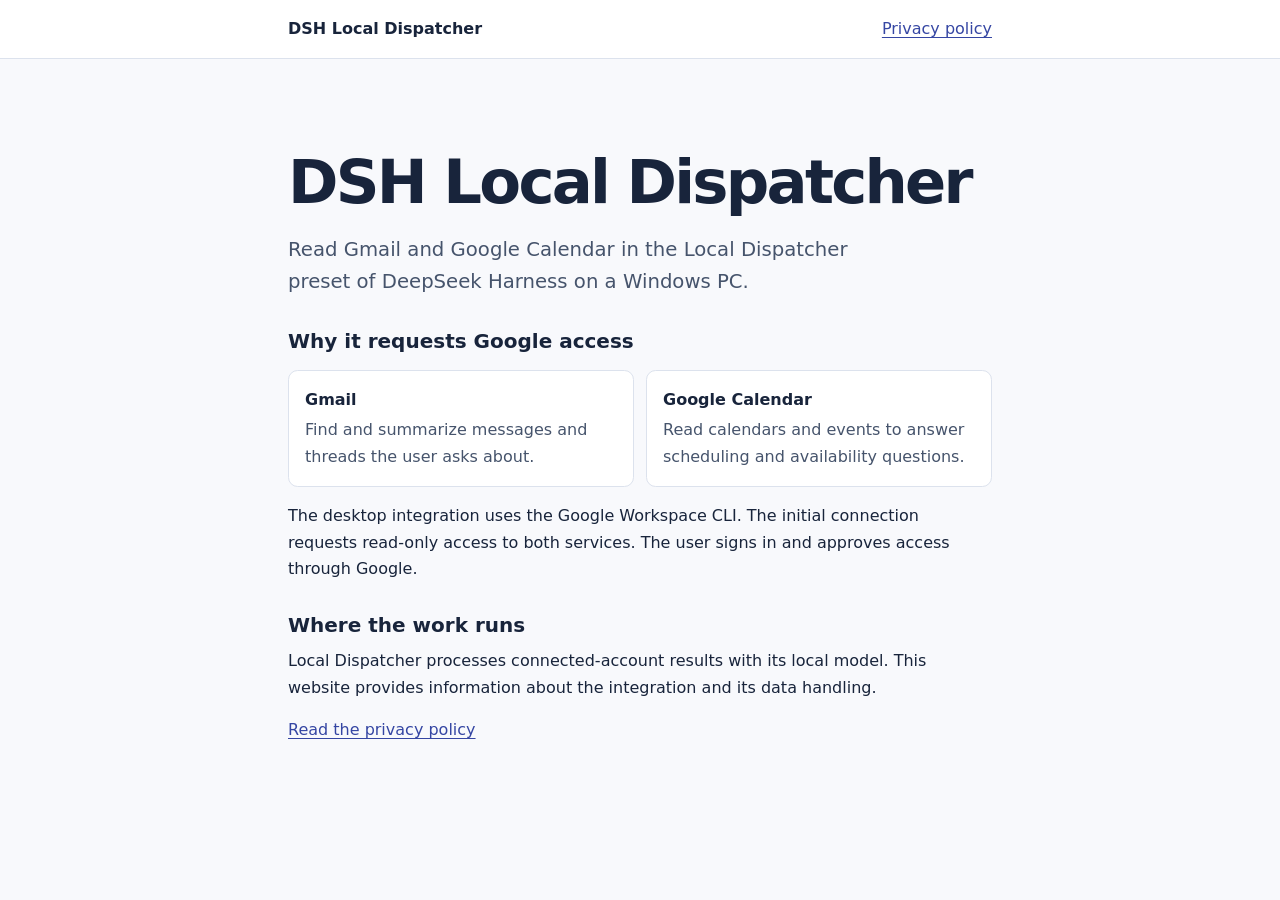
==== index.html @ b5ef5ec4 "Publish DSH Local Dispatcher homepage and privacy policy" ====
<!doctype html>
<html lang="en">
<head>
  <meta charset="utf-8">
  <meta name="viewport" content="width=device-width, initial-scale=1">
  <meta name="description" content="How DSH Local Dispatcher uses Gmail and Google Calendar on a Windows PC.">
  <title>DSH Local Dispatcher</title>
  <link rel="stylesheet" href="styles.css">
</head>
<body>
  <header class="site-header">
    <div class="shell nav">
      <a class="brand" href="./" aria-current="page">DSH Local Dispatcher</a>
      <a href="privacy.html">Privacy policy</a>
    </div>
  </header>
  <main class="shell">
    <h1>DSH Local Dispatcher</h1>
    <p class="intro">Read Gmail and Google Calendar in the Local Dispatcher preset of DeepSeek Harness on a Windows PC.</p>
    <section aria-labelledby="access">
      <h2 id="access">Why it requests Google access</h2>
      <dl class="services">
        <div>
          <dt>Gmail</dt>
          <dd>Find and summarize messages and threads the user asks about.</dd>
        </div>
        <div>
          <dt>Google Calendar</dt>
          <dd>Read calendars and events to answer scheduling and availability questions.</dd>
        </div>
      </dl>
      <p>The desktop integration uses the Google Workspace CLI. The initial connection requests read-only access to both services. The user signs in and approves access through Google.</p>
    </section>
    <section aria-labelledby="local">
      <h2 id="local">Where the work runs</h2>
      <p>Local Dispatcher processes connected-account results with its local model. This website provides information about the integration and its data handling.</p>
      <p><a href="privacy.html">Read the privacy policy</a></p>
    </section>
  </main>
</body>
</html>
---- styles.css ----
:root {
  color-scheme: light dark;
  --page: #f8f9fc;
  --surface: #fff;
  --text: #18243b;
  --muted: #46546c;
  --line: #dce2ed;
  --link: #3546a3;
  font-family: Inter, system-ui, sans-serif;
}

* { box-sizing: border-box; }
body { margin: 0; background: var(--page); color: var(--text); line-height: 1.65; }
.shell { width: min(100% - 2.5rem, 44rem); margin-inline: auto; }
.site-header { background: var(--surface); border-bottom: 1px solid var(--line); }
.nav { display: flex; align-items: center; justify-content: space-between; gap: .6rem 1.25rem; flex-wrap: wrap; padding-block: 1rem; }
.brand { color: var(--text); font-weight: 700; text-decoration: none; }
main { padding-block: clamp(2.5rem, 8vw, 5.5rem); }
h1, h2 { line-height: 1.18; }
h1 { font-size: clamp(2.2rem, 6vw, 3.8rem); letter-spacing: -.045em; margin: 0 0 .9rem; }
h2 { font-size: 1.25rem; margin: 2rem 0 .65rem; }
p { margin: .6rem 0 1rem; }
.intro { font-size: 1.23rem; color: var(--muted); max-width: 35rem; }
.services { display: grid; grid-template-columns: repeat(2, minmax(0, 1fr)); gap: .75rem; }
.services div { padding: 1rem; background: var(--surface); border: 1px solid var(--line); border-radius: .6rem; }
.services dt { font-weight: 700; }
.services dd { margin: .25rem 0 0; color: var(--muted); }
a { color: var(--link); text-underline-offset: .2em; }
a:focus-visible { outline: 2px solid var(--link); outline-offset: .2em; }
.updated { color: var(--muted); }
code { font-size: .95em; }

@media (max-width: 32rem) {
  .services { grid-template-columns: 1fr; }
}

@media (prefers-color-scheme: dark) {
  :root {
    --page: #111827;
    --surface: #1a2335;
    --text: #f0f4ff;
    --muted: #c0cbe0;
    --line: #35435b;
    --link: #b4c1ff;
  }
}
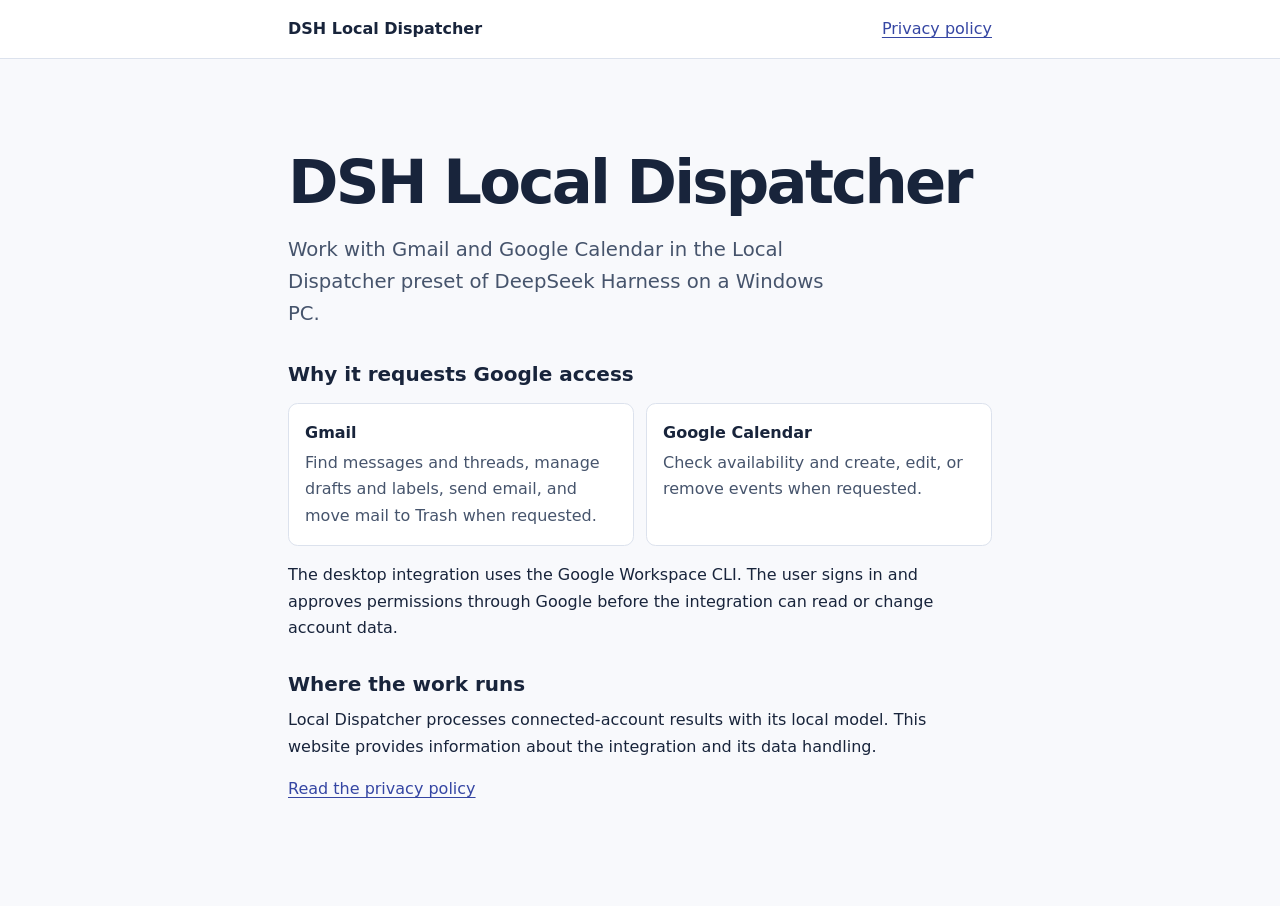
==== commit 7b4c8734: "Describe Gmail and Calendar write access" ====
--- a/index.html
+++ b/index.html
@@ -3,6 +3,7 @@
 <head>
   <meta charset="utf-8">
   <meta name="viewport" content="width=device-width, initial-scale=1">
+  <meta name="google-site-verification" content="Tp2aS6KYvPcbGcTCvo7cgnbqW8NkjnJlam7IIT2WCV4">
   <meta name="description" content="How DSH Local Dispatcher uses Gmail and Google Calendar on a Windows PC.">
   <title>DSH Local Dispatcher</title>
   <link rel="stylesheet" href="styles.css">
@@ -16,20 +17,20 @@
   </header>
   <main class="shell">
     <h1>DSH Local Dispatcher</h1>
-    <p class="intro">Read Gmail and Google Calendar in the Local Dispatcher preset of DeepSeek Harness on a Windows PC.</p>
+    <p class="intro">Work with Gmail and Google Calendar in the Local Dispatcher preset of DeepSeek Harness on a Windows PC.</p>
     <section aria-labelledby="access">
       <h2 id="access">Why it requests Google access</h2>
       <dl class="services">
         <div>
           <dt>Gmail</dt>
-          <dd>Find and summarize messages and threads the user asks about.</dd>
+          <dd>Find messages and threads, manage drafts and labels, send email, and move mail to Trash when requested.</dd>
         </div>
         <div>
           <dt>Google Calendar</dt>
-          <dd>Read calendars and events to answer scheduling and availability questions.</dd>
+          <dd>Check availability and create, edit, or remove events when requested.</dd>
         </div>
       </dl>
-      <p>The desktop integration uses the Google Workspace CLI. The initial connection requests read-only access to both services. The user signs in and approves access through Google.</p>
+      <p>The desktop integration uses the Google Workspace CLI. The user signs in and approves permissions through Google before the integration can read or change account data.</p>
     </section>
     <section aria-labelledby="local">
       <h2 id="local">Where the work runs</h2>
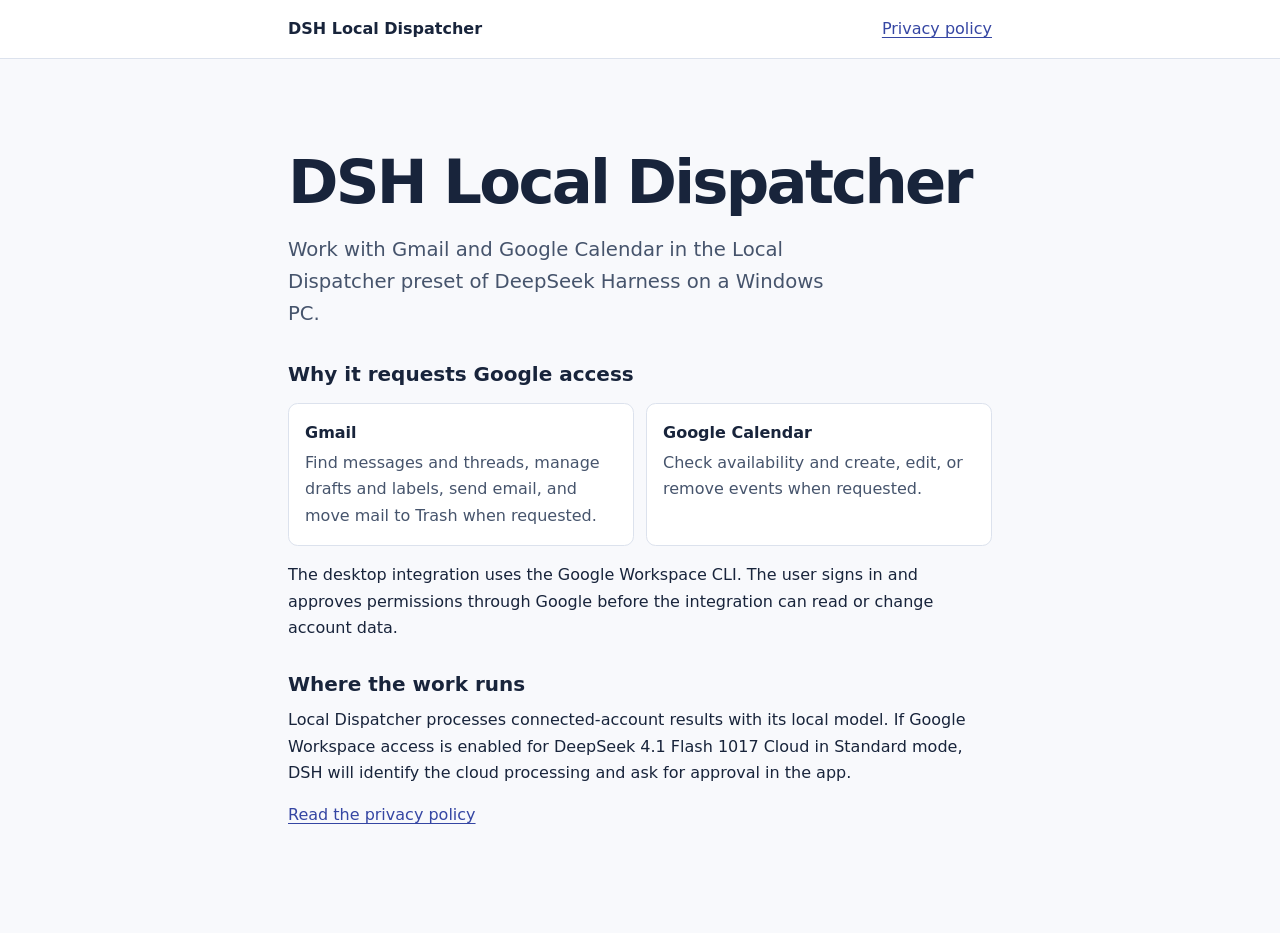
==== commit 476a3247: "Disclose optional DSH Cloud processing for Google Workspace" ====
--- a/index.html
+++ b/index.html
@@ -34,7 +34,7 @@
     </section>
     <section aria-labelledby="local">
       <h2 id="local">Where the work runs</h2>
-      <p>Local Dispatcher processes connected-account results with its local model. This website provides information about the integration and its data handling.</p>
+      <p>Local Dispatcher processes connected-account results with its local model. If Google Workspace access is enabled for DeepSeek 4.1 Flash 1017 Cloud in Standard mode, DSH will identify the cloud processing and ask for approval in the app.</p>
       <p><a href="privacy.html">Read the privacy policy</a></p>
     </section>
   </main>
